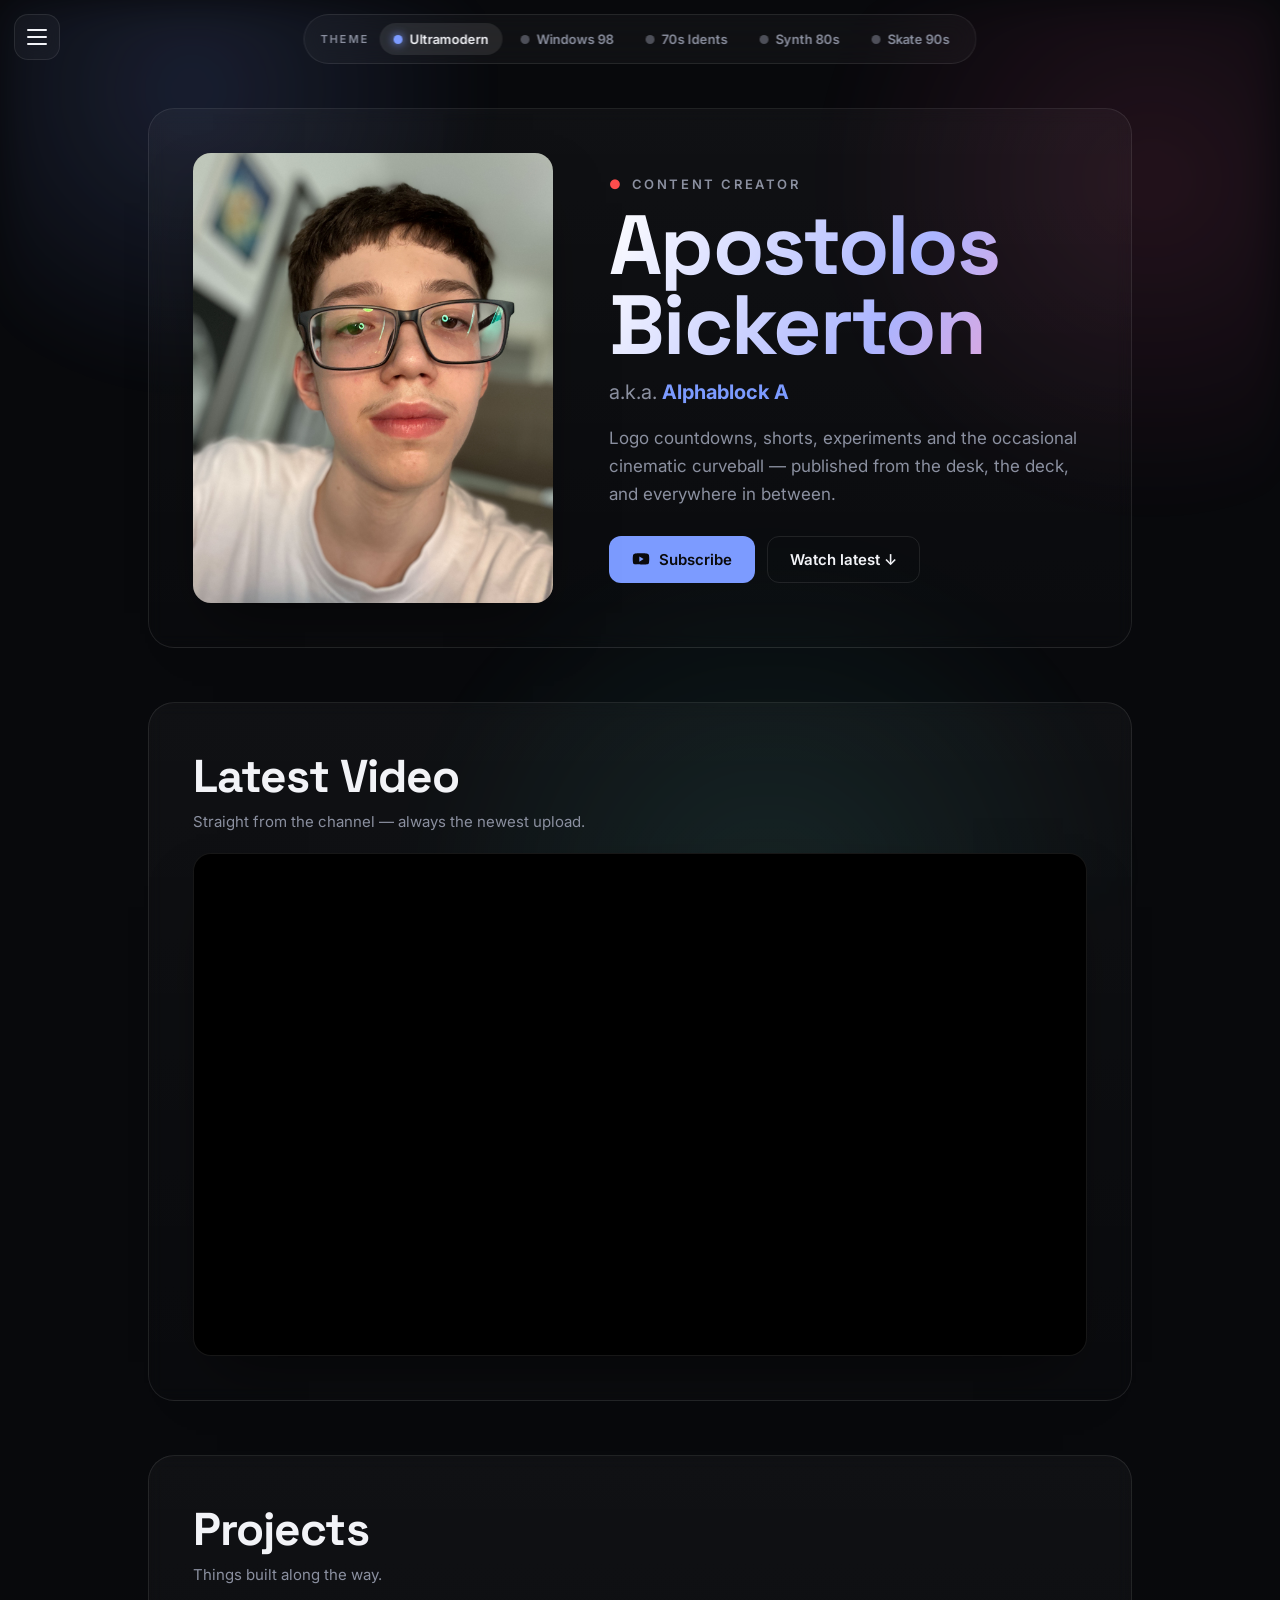
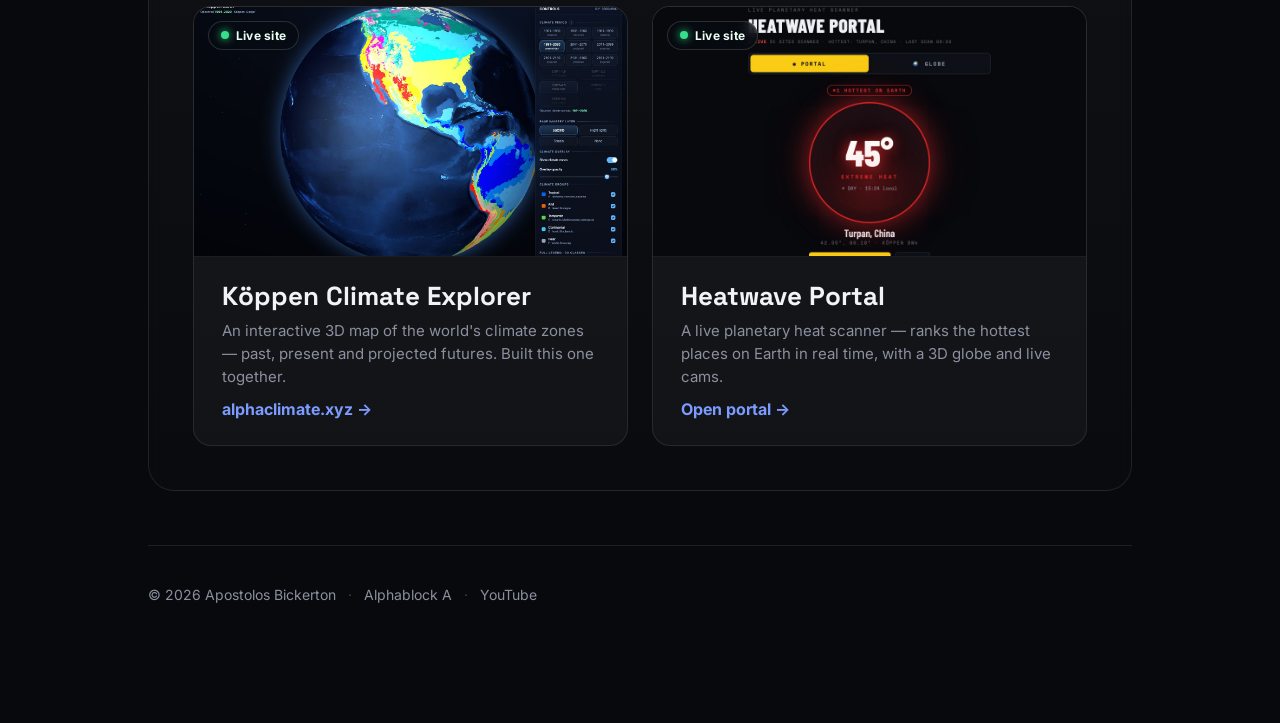
==== index.html @ 888e0996 "Apostolos Bickerton site: 5 themes, latest video, projects (Köppen + Heatwave), burger nav, rotating" ====
<!DOCTYPE html>
<html lang="en" data-theme="ultramodern">
<head>
<meta charset="UTF-8" />
<meta name="viewport" content="width=device-width, initial-scale=1.0, viewport-fit=cover" />
<title>Apostolos Bickerton — Alphablock A</title>
<meta name="description" content="Apostolos Bickerton — content creator, Alphablock A. Logo countdowns, shorts, and more." />
<meta property="og:title" content="Apostolos Bickerton — Alphablock A" />
<meta property="og:description" content="Content creator. Logo countdowns, shorts & experiments." />
<meta property="og:type" content="website" />
<meta property="og:url" content="https://apostolosbickerton.com/" />
<meta property="og:image" content="https://apostolosbickerton.com/og.png" />
<meta property="og:image:width" content="1200" />
<meta property="og:image:height" content="630" />
<meta property="og:image:alt" content="Apostolos Bickerton — Alphablock A, content creator" />
<meta name="twitter:card" content="summary_large_image" />
<meta name="twitter:title" content="Apostolos Bickerton — Alphablock A" />
<meta name="twitter:description" content="Content creator. Logo countdowns, shorts & experiments." />
<meta name="twitter:image" content="https://apostolosbickerton.com/og.png" />
<link rel="preconnect" href="https://fonts.googleapis.com" />
<link rel="preconnect" href="https://fonts.gstatic.com" crossorigin />
<link href="https://fonts.googleapis.com/css2?family=Anton&family=Audiowide&family=Bangers&family=DM+Serif+Display:ital@0;1&family=Inter:wght@300;400;500;600;700;800&family=Orbitron:wght@500;700;900&family=Permanent+Marker&family=Space+Grotesk:wght@400;500;600;700&family=VT323&display=swap" rel="stylesheet" />
<link rel="stylesheet" href="css/base.css" />
<link rel="stylesheet" href="css/themes.css" />
<link rel="icon" href="data:image/svg+xml,%3Csvg xmlns='http://www.w3.org/2000/svg' viewBox='0 0 100 100'%3E%3Crect width='100' height='100' rx='22' fill='%23111'/%3E%3Ctext x='50' y='70' font-size='62' text-anchor='middle' fill='%23fff' font-family='Arial' font-weight='bold'%3EA%3C/text%3E%3C/svg%3E" />
</head>
<body>

<!-- ===== Burger menu ===== -->
<button class="burger" id="burger" aria-label="Open menu" aria-expanded="false" aria-controls="drawer">
  <span></span><span></span><span></span>
</button>

<nav class="drawer" id="drawer" aria-hidden="true">
  <div class="drawer__scrim" id="drawerScrim"></div>
  <div class="drawer__panel" role="menu">
    <div class="drawer__head">
      <span class="drawer__brand">Apostolos&nbsp;B.</span>
      <button class="drawer__close" id="drawerClose" aria-label="Close menu">✕</button>
    </div>
    <a class="drawer__link" role="menuitem" href="#home" data-nav>Home</a>
    <a class="drawer__link" role="menuitem" href="#video" data-nav>Latest Video</a>
    <a class="drawer__link" role="menuitem" href="#projects" data-nav>Projects</a>
    <div class="drawer__sep">Projects</div>
    <a class="drawer__link drawer__link--ext" role="menuitem" href="/heatwave/" target="_blank" rel="noopener">Heatwave Portal <i>↗</i></a>
    <a class="drawer__link drawer__link--ext" role="menuitem" href="https://alphaclimate.xyz" target="_blank" rel="noopener">Köppen Climate Explorer <i>↗</i></a>
    <div class="drawer__sep">Elsewhere</div>
    <a class="drawer__link drawer__link--ext" role="menuitem" href="https://www.youtube.com/@AlphablockATheContentCreator" target="_blank" rel="noopener">YouTube <i>↗</i></a>
  </div>
</nav>

<!-- ===== Per-theme ambient FX layers (CSS shows/hides per theme) ===== -->
<div class="fx fx-grid" aria-hidden="true"></div>
<div class="fx fx-sun" aria-hidden="true"></div>
<div class="fx fx-scanlines" aria-hidden="true"></div>
<div class="fx fx-grain" aria-hidden="true"></div>
<div class="fx fx-vignette" aria-hidden="true"></div>
<div class="fx fx-stickerbomb" aria-hidden="true"></div>
<div class="fx fx-mesh" aria-hidden="true"></div>

<!-- ===== Theme Switcher ===== -->
<div class="switcher" role="group" aria-label="Theme selector">
  <span class="switcher__label">Theme</span>
  <div class="switcher__btns">
    <button class="chip" data-set="ultramodern" aria-pressed="true"><span class="chip__dot"></span>Ultramodern</button>
    <button class="chip" data-set="win98" aria-pressed="false"><span class="chip__dot"></span>Windows 98</button>
    <button class="chip" data-set="seventies" aria-pressed="false"><span class="chip__dot"></span>70s Idents</button>
    <button class="chip" data-set="synth80s" aria-pressed="false"><span class="chip__dot"></span>Synth 80s</button>
    <button class="chip" data-set="skate90s" aria-pressed="false"><span class="chip__dot"></span>Skate 90s</button>
  </div>
</div>

<!-- ===== Windows 98 desktop chrome (only shown in win98 theme) ===== -->
<div class="win98-taskbar" aria-hidden="true">
  <button class="win98-start"><span class="win98-start__logo"></span>Start</button>
  <div class="win98-tasks"><span class="win98-task active">Apostolos.exe</span></div>
  <div class="win98-tray"><span class="win98-clock" id="win98Clock">12:00 PM</span></div>
</div>

<main class="stage">

  <!-- 70s "presented in" pre-title curtain -->
  <div class="ident-card" aria-hidden="true">
    <div class="ident-card__inner">
      <div class="ident-card__star">★</div>
      <div class="ident-card__line1">An Alphablock&nbsp;A Presentation</div>
      <div class="ident-card__line2">In Glorious Widescreen</div>
    </div>
  </div>

  <!-- ===== HERO ===== -->
  <section class="hero panel" id="home">
    <div class="hero__titlebar"><span class="hero__titlebar-name">Apostolos.exe</span><span class="hero__titlebar-ctrls"><i>_</i><i>▢</i><i>✕</i></span></div>
    <div class="hero__grid">
      <figure class="portrait">
        <div class="portrait__frame">
          <img src="assets/apostolos.jpg" alt="Apostolos Bickerton" id="portrait"
               onerror="this.style.display='none';this.parentNode.classList.add('portrait--placeholder')" />
          <div class="portrait__placeholder-art" aria-hidden="true">A</div>
          <div class="portrait__shine" aria-hidden="true"></div>
        </div>
        <figcaption class="portrait__cap">Apostolos B.</figcaption>
      </figure>

      <div class="hero__text">
        <p class="eyebrow"><span class="eyebrow__live">●</span> Content Creator</p>
        <h1 class="name">Apostolos<br/>Bickerton</h1>
        <p class="alias">a.k.a. <strong>Alphablock&nbsp;A</strong></p>
        <p class="bio">Logo countdowns, shorts, experiments and the occasional cinematic curveball — published from the desk, the deck, and everywhere in between.</p>
        <div class="cta">
          <a class="btn btn--primary" href="https://www.youtube.com/@AlphablockATheContentCreator" target="_blank" rel="noopener">
            <svg viewBox="0 0 24 24" width="18" height="18" aria-hidden="true"><path fill="currentColor" d="M23 12s0-3.5-.45-5.18a2.78 2.78 0 0 0-1.95-1.96C18.88 4.4 12 4.4 12 4.4s-6.88 0-8.6.46A2.78 2.78 0 0 0 1.45 6.82C1 8.5 1 12 1 12s0 3.5.45 5.18a2.78 2.78 0 0 0 1.95 1.96c1.72.46 8.6.46 8.6.46s6.88 0 8.6-.46a2.78 2.78 0 0 0 1.95-1.96C23 15.5 23 12 23 12ZM9.75 15.5v-7L15.5 12l-5.75 3.5Z"/></svg>
            Subscribe
          </a>
          <a class="btn btn--ghost" href="#video">Watch latest ↓</a>
        </div>
      </div>
    </div>
  </section>

  <!-- ===== LATEST VIDEO ===== -->
  <section class="video panel" id="video">
    <div class="hero__titlebar"><span class="hero__titlebar-name">Media Player — Now Playing</span><span class="hero__titlebar-ctrls"><i>_</i><i>▢</i><i>✕</i></span></div>
    <div class="section-head">
      <h2 class="sec-title">Latest Video</h2>
      <span class="sec-sub">Straight from the channel — always the newest upload.</span>
    </div>
    <div class="video-wrap">
      <iframe
        id="ytFrame"
        src="https://www.youtube-nocookie.com/embed/videoseries?list=UUYhvfZTR8hAnhDhnd7vOpLA&rel=0"
        title="Latest video by Alphablock A"
        frameborder="0"
        allow="accelerometer; autoplay; clipboard-write; encrypted-media; gyroscope; picture-in-picture; web-share"
        referrerpolicy="strict-origin-when-cross-origin"
        allowfullscreen></iframe>
    </div>
  </section>

  <!-- ===== PROJECTS ===== -->
  <section class="projects panel" id="projects">
    <div class="hero__titlebar"><span class="hero__titlebar-name">Projects</span><span class="hero__titlebar-ctrls"><i>_</i><i>▢</i><i>✕</i></span></div>
    <div class="section-head">
      <h2 class="sec-title">Projects</h2>
      <span class="sec-sub">Things built along the way.</span>
    </div>
    <div class="projects__grid">
      <a class="project-card" href="https://alphaclimate.xyz" target="_blank" rel="noopener">
        <div class="project-card__thumb">
          <img src="assets/koppen-preview.jpg" alt="Köppen Climate Explorer — interactive 3D globe of the world's climate zones" loading="lazy" />
          <span class="project-card__badge"><span class="project-card__badge-dot"></span>Live site</span>
        </div>
        <div class="project-card__body">
          <h3 class="project-card__title">Köppen Climate Explorer</h3>
          <p class="project-card__desc">An interactive 3D map of the world's climate zones — past, present and projected futures. Built this one together.</p>
          <span class="project-card__link">alphaclimate.xyz →</span>
        </div>
      </a>
      <a class="project-card project-card--heatwave" href="/heatwave/" target="_blank" rel="noopener">
        <div class="project-card__thumb">
          <img src="assets/heatwave-preview.jpg" alt="Heatwave Portal — live planetary heat scanner ranking the hottest places on Earth" loading="lazy" />
          <span class="project-card__badge"><span class="project-card__badge-dot"></span>Live site</span>
        </div>
        <div class="project-card__body">
          <h3 class="project-card__title">Heatwave Portal</h3>
          <p class="project-card__desc">A live planetary heat scanner — ranks the hottest places on Earth in real time, with a 3D globe and live cams.</p>
          <span class="project-card__link">Open portal →</span>
        </div>
      </a>
    </div>
  </section>

  <footer class="site-footer">
    <span>© <span id="year">2026</span> Apostolos Bickerton</span>
    <span class="site-footer__sep">·</span>
    <span>Alphablock A</span>
    <span class="site-footer__sep">·</span>
    <a href="https://www.youtube.com/@AlphablockATheContentCreator" target="_blank" rel="noopener">YouTube</a>
  </footer>
</main>

<script src="js/app.js"></script>
</body>
</html>
---- css/base.css ----
/* =========================================================
   BASE — shared structure. Themes.css repaints everything.
   Tokens (--bg, --fg, --accent, fonts...) are set per theme.
   ========================================================= */
*,*::before,*::after{box-sizing:border-box}
html,body{margin:0;padding:0}
html{-webkit-text-size-adjust:100%;scroll-behavior:smooth}
img{max-width:100%;display:block}
a{color:inherit;text-decoration:none}
button{font:inherit;cursor:pointer;border:none;background:none;color:inherit}

:root{
  --maxw: 1080px;
  --gap: clamp(20px, 4vw, 48px);
  --radius: 18px;
  /* defaults; themes override */
  --bg:#0a0a0c; --fg:#f4f4f6; --muted:#9aa0aa; --accent:#6c8cff;
  --panel-bg:rgba(255,255,255,.03); --panel-bd:rgba(255,255,255,.09);
  --font-body:'Inter',system-ui,sans-serif; --font-head:'Space Grotesk',sans-serif;
  --title-bar-display:none;
}

body{
  font-family:var(--font-body);
  background:var(--bg); color:var(--fg);
  min-height:100vh; min-height:100dvh;
  overflow-x:hidden;
  transition:background .5s ease, color .5s ease;
  -webkit-font-smoothing:antialiased;
}

/* ---------- Stage / layout ---------- */
.stage{
  max-width:var(--maxw);
  margin:0 auto;
  padding: clamp(88px, 12vh, 140px) var(--gap) 120px;
  position:relative; z-index:2;
}
.panel{ margin-bottom: clamp(28px, 6vh, 64px); position:relative; }

/* ---------- Theme switcher ---------- */
.switcher{
  position:fixed; top:14px; left:50%; transform:translateX(-50%);
  z-index:50; display:flex; align-items:center; gap:10px;
  padding:8px 12px; border-radius:999px;
  background:var(--panel-bg); backdrop-filter:blur(14px);
  border:1px solid var(--panel-bd);
  max-width:calc(100vw - 20px);
  transition:all .4s ease;
}
.switcher__label{font-size:11px;letter-spacing:.18em;text-transform:uppercase;color:var(--muted);font-weight:600;padding-left:4px}
.switcher__btns{display:flex;gap:4px;overflow-x:auto;scrollbar-width:none}
.switcher__btns::-webkit-scrollbar{display:none}
.chip{
  display:inline-flex;align-items:center;gap:7px;white-space:nowrap;
  padding:7px 13px;border-radius:999px;font-size:13px;font-weight:600;
  color:var(--muted);transition:all .2s ease;border:1px solid transparent;
}
.chip__dot{width:9px;height:9px;border-radius:50%;background:currentColor;opacity:.5;transition:all .2s}
.chip:hover{color:var(--fg)}
.chip[aria-pressed="true"]{color:var(--fg);background:var(--panel-bd)}
.chip[aria-pressed="true"] .chip__dot{opacity:1;background:var(--accent);box-shadow:0 0 10px var(--accent)}

/* ---------- Burger menu ---------- */
.burger{
  position:fixed;top:14px;left:14px;z-index:60;
  width:46px;height:46px;border-radius:14px;
  display:flex;flex-direction:column;align-items:center;justify-content:center;gap:5px;
  background:var(--panel-bg);border:1px solid var(--panel-bd);backdrop-filter:blur(14px);
  transition:all .3s ease;
}
.burger span{display:block;width:20px;height:2px;border-radius:2px;background:var(--fg);transition:transform .3s ease,opacity .2s ease}
.burger:hover{border-color:var(--accent)}
/* While the drawer is open, hide the burger — the drawer has its own close ✕ */
body.menu-open .burger{opacity:0;pointer-events:none;transform:scale(.85);transition:opacity .2s ease,transform .2s ease}

.drawer{position:fixed;inset:0;z-index:59;visibility:hidden;pointer-events:none}
.drawer__scrim{position:absolute;inset:0;background:rgba(3,5,9,.55);opacity:0;transition:opacity .3s ease;backdrop-filter:blur(2px)}
.drawer__panel{
  position:absolute;top:0;left:0;bottom:0;width:min(84vw,320px);
  background:var(--bg);border-right:1px solid var(--panel-bd);
  box-shadow:30px 0 60px -20px rgba(0,0,0,.6);
  padding:18px 16px;display:flex;flex-direction:column;gap:2px;
  transform:translateX(-104%);transition:transform .34s cubic-bezier(.4,0,.2,1);
  overflow-y:auto;
}
body.menu-open .drawer{visibility:visible;pointer-events:auto}
body.menu-open .drawer__scrim{opacity:1}
body.menu-open .drawer__panel{transform:none}
.drawer__head{display:flex;align-items:center;justify-content:space-between;margin:2px 4px 14px}
.drawer__brand{font-family:var(--font-head);font-weight:700;font-size:18px;color:var(--fg)}
.drawer__close{width:34px;height:34px;border-radius:10px;font-size:16px;color:var(--muted);border:1px solid var(--panel-bd);background:var(--panel-bg)}
.drawer__close:hover{color:var(--fg)}
.drawer__link{
  display:flex;align-items:center;justify-content:space-between;
  padding:13px 14px;border-radius:12px;font-weight:600;font-size:16px;color:var(--fg);
  transition:background .18s ease,color .18s ease;
}
.drawer__link:hover{background:var(--panel-bg);color:var(--accent)}
.drawer__link i{font-style:normal;color:var(--muted);font-size:14px}
.drawer__link--ext{font-size:15px;color:var(--muted)}
.drawer__link--ext:hover{color:var(--accent)}
.drawer__sep{font-size:10px;letter-spacing:.22em;text-transform:uppercase;color:var(--muted);opacity:.7;margin:14px 14px 4px;font-weight:700}

/* ---------- Hero ---------- */
.hero__grid{
  display:grid;grid-template-columns:minmax(0,360px) 1fr;gap:clamp(24px,5vw,56px);
  align-items:center;
}
.portrait{margin:0;position:relative}
.portrait__frame{
  position:relative;aspect-ratio:4/5;border-radius:var(--radius);overflow:hidden;
  background:linear-gradient(160deg,#222,#111);
  box-shadow:0 30px 60px -20px rgba(0,0,0,.6);
}
.portrait__frame img{width:100%;height:100%;object-fit:cover}
.portrait__placeholder-art{display:none}
.portrait--placeholder .portrait__placeholder-art{
  display:flex;align-items:center;justify-content:center;
  position:absolute;inset:0;font-size:140px;font-weight:800;font-family:var(--font-head);
  color:var(--accent);background:linear-gradient(160deg,#1a1a22,#0c0c10);opacity:.9;
}
.portrait__shine{position:absolute;inset:0;background:linear-gradient(120deg,transparent 40%,rgba(255,255,255,.14) 50%,transparent 60%);transform:translateX(-100%);pointer-events:none}
.portrait:hover .portrait__shine{transform:translateX(100%);transition:transform 1.1s ease}
.portrait__cap{display:none}

.eyebrow{display:inline-flex;align-items:center;gap:8px;font-size:13px;letter-spacing:.2em;text-transform:uppercase;color:var(--muted);font-weight:600;margin:0 0 14px}
.eyebrow__live{color:#ff4d4d;animation:pulse 1.8s infinite}
@keyframes pulse{0%,100%{opacity:1}50%{opacity:.25}}
.name{font-family:var(--font-head);font-weight:800;line-height:.95;margin:0;font-size:clamp(44px,9vw,84px);letter-spacing:-.02em}
.alias{margin:14px 0 0;font-size:clamp(16px,2.4vw,20px);color:var(--muted)}
.alias strong{color:var(--accent)}
.bio{margin:20px 0 28px;max-width:46ch;line-height:1.65;color:var(--muted);font-size:clamp(15px,1.8vw,17px)}
.cta{display:flex;gap:12px;flex-wrap:wrap}
.btn{display:inline-flex;align-items:center;gap:9px;padding:13px 22px;border-radius:12px;font-weight:600;font-size:15px;transition:all .2s ease;border:1px solid transparent}
.btn--primary{background:var(--accent);color:#0a0a0c}
.btn--primary:hover{transform:translateY(-2px);filter:brightness(1.08)}
.btn--ghost{border-color:var(--panel-bd);color:var(--fg)}
.btn--ghost:hover{background:var(--panel-bg)}

/* ---------- Section heads ---------- */
.section-head{margin-bottom:22px}
.sec-title{font-family:var(--font-head);font-weight:800;font-size:clamp(28px,5vw,46px);margin:0 0 6px;letter-spacing:-.02em}
.sec-sub{color:var(--muted);font-size:15px}

/* ---------- Video ---------- */
.video-wrap{position:relative;aspect-ratio:16/9;border-radius:var(--radius);overflow:hidden;background:#000;border:1px solid var(--panel-bd);box-shadow:0 30px 60px -24px rgba(0,0,0,.6)}
.video-wrap iframe{position:absolute;inset:0;width:100%;height:100%;border:0}

/* ---------- Projects grid ---------- */
.projects__grid{display:grid;grid-template-columns:repeat(2,minmax(0,1fr));gap:clamp(16px,2.4vw,24px)}

/* ---------- Project card ---------- */
.project-card{display:flex;flex-direction:column;align-items:stretch;padding:0;border-radius:var(--radius);background:var(--panel-bg);border:1px solid var(--panel-bd);overflow:hidden;transition:all .25s ease}
.project-card:hover{transform:translateY(-4px);border-color:var(--accent)}
.project-card__thumb{position:relative;width:100%;height:clamp(180px,26vw,250px);overflow:hidden;border-bottom:1px solid var(--panel-bd);background:#05070d}
.project-card__thumb img{width:100%;height:100%;object-fit:cover;object-position:38% 42%;transition:transform .5s ease}
.project-card--heatwave .project-card__thumb img{object-position:50% 40%}
.project-card:hover .project-card__thumb img{transform:scale(1.04)}
.project-card__badge{position:absolute;top:14px;left:14px;display:inline-flex;align-items:center;gap:7px;padding:6px 12px;border-radius:999px;font-size:12px;font-weight:700;letter-spacing:.02em;color:#eafff2;background:rgba(8,12,18,.72);border:1px solid rgba(255,255,255,.14);backdrop-filter:blur(6px)}
.project-card__badge-dot{width:8px;height:8px;border-radius:50%;background:#36e08a;box-shadow:0 0 8px #36e08a;animation:pulse 1.8s infinite}
.project-card__body{padding:22px clamp(20px,3vw,28px) 26px}
.project-card__title{font-family:var(--font-head);margin:0 0 6px;font-size:clamp(20px,3vw,26px);font-weight:700}
.project-card__desc{margin:0 0 10px;color:var(--muted);line-height:1.55;font-size:15px}
.project-card__link{font-weight:700;color:var(--accent)}

/* ---------- Footer ---------- */
.site-footer{display:flex;align-items:center;gap:12px;flex-wrap:wrap;color:var(--muted);font-size:14px;padding-top:40px;border-top:1px solid var(--panel-bd);margin-top:20px}
.site-footer a:hover{color:var(--accent)}
.site-footer__sep{opacity:.4}

/* ---------- Title bars (win98 only by default hidden) ---------- */
.hero__titlebar{display:var(--title-bar-display);align-items:center;justify-content:space-between}

/* ---------- Decorative FX layers: all off by default ---------- */
.fx{position:fixed;inset:0;pointer-events:none;z-index:1;display:none}

/* ---------- win98 chrome off by default ---------- */
.win98-taskbar{display:none}
.ident-card{display:none}

/* ---------- Reveal on load ---------- */
.panel{opacity:0;transform:translateY(24px);animation:rise .7s ease forwards}
.panel:nth-child(2){animation-delay:.05s}
.panel:nth-child(3){animation-delay:.15s}
.panel:nth-child(4){animation-delay:.25s}
@keyframes rise{to{opacity:1;transform:none}}
@media (prefers-reduced-motion:reduce){.panel{animation:none;opacity:1;transform:none}}

/* ---------- Responsive ---------- */
@media (max-width:760px){
  .hero__grid{grid-template-columns:1fr;gap:28px}
  .portrait{max-width:300px;margin:0 auto}
  .switcher{flex-direction:column;gap:6px;border-radius:18px;padding:8px;top:10px;
    left:auto;right:10px;transform:none;max-width:calc(100vw - 78px)}
  .switcher__label{display:none}
  .projects__grid{grid-template-columns:1fr}
  .stage{padding-top:120px}
}
---- css/themes.css ----
/* =========================================================
   THEMES — each repaints tokens + adds bespoke chrome/FX.
   ========================================================= */

/* =========================================================
   1) ULTRAMODERN — refined dark, glass, gradient mesh
   ========================================================= */
[data-theme="ultramodern"]{
  --bg:#08090c; --fg:#f2f3f7; --muted:#8b90a0; --accent:#7c9bff;
  --panel-bg:rgba(255,255,255,.035); --panel-bd:rgba(255,255,255,.09);
  --font-body:'Inter',system-ui,sans-serif; --font-head:'Space Grotesk',sans-serif;
}
[data-theme="ultramodern"] .panel{
  background:linear-gradient(180deg,rgba(255,255,255,.035),rgba(255,255,255,.01));
  border:1px solid var(--panel-bd);border-radius:26px;
  padding:clamp(24px,4vw,44px);backdrop-filter:blur(8px);
}
[data-theme="ultramodern"] .fx-mesh{
  display:block;opacity:.7;
  background:
    radial-gradient(40vw 40vw at 15% 10%, rgba(124,155,255,.22), transparent 60%),
    radial-gradient(45vw 45vw at 90% 20%, rgba(255,90,160,.16), transparent 60%),
    radial-gradient(50vw 50vw at 60% 100%, rgba(80,220,200,.15), transparent 60%);
  filter:blur(20px);animation:meshFloat 18s ease-in-out infinite alternate;
}
@keyframes meshFloat{to{transform:translateY(-4%) scale(1.05)}}
[data-theme="ultramodern"] .name{background:linear-gradient(120deg,#fff,#aab4ff 60%,#ff9ecb);-webkit-background-clip:text;background-clip:text;color:transparent}

/* =========================================================
   2) WINDOWS 98
   ========================================================= */
[data-theme="win98"]{
  --bg:#008080; --fg:#000; --muted:#3a3a3a; --accent:#000080;
  --panel-bg:#c0c0c0; --panel-bd:#808080;
  --font-body:Tahoma,'MS Sans Serif',Geneva,sans-serif; --font-head:Tahoma,Geneva,sans-serif;
  --title-bar-display:flex;
}
[data-theme="win98"] body,body:has(>*){}
[data-theme="win98"] .stage{padding-top:96px;padding-bottom:80px}
[data-theme="win98"] .panel{
  background:#c0c0c0;border-radius:0;padding:0 0 16px;
  border-top:2px solid #fff;border-left:2px solid #fff;
  border-right:2px solid #404040;border-bottom:2px solid #404040;
  box-shadow:inset -1px -1px #808080, inset 1px 1px #dfdfdf, 3px 3px 0 rgba(0,0,0,.25);
  animation:none;opacity:1;transform:none;
}
[data-theme="win98"] .hero__titlebar{
  background:linear-gradient(90deg,#000080,#1084d0);color:#fff;
  padding:4px 5px;margin-bottom:14px;font-weight:700;font-size:13px;
}
[data-theme="win98"] .hero__titlebar-ctrls{display:flex;gap:3px}
[data-theme="win98"] .hero__titlebar-ctrls i{
  width:18px;height:16px;display:grid;place-items:center;font-style:normal;font-size:11px;color:#000;
  background:#c0c0c0;border-top:1px solid #fff;border-left:1px solid #fff;border-right:1px solid #404040;border-bottom:1px solid #404040;
}
[data-theme="win98"] .hero__grid,
[data-theme="win98"] .section-head,
[data-theme="win98"] .video-wrap,
[data-theme="win98"] .project-card,
[data-theme="win98"] .cta,
[data-theme="win98"] .hero__text,
[data-theme="win98"] .site-footer{padding-left:16px;padding-right:16px}
[data-theme="win98"] .name{font-family:Tahoma,sans-serif;font-weight:700;letter-spacing:0;color:#000080;font-size:clamp(38px,7vw,64px);line-height:1}
[data-theme="win98"] .eyebrow__live{color:#008000}
[data-theme="win98"] .portrait__frame{border-radius:0;border-top:2px solid #404040;border-left:2px solid #404040;border-right:2px solid #fff;border-bottom:2px solid #fff;box-shadow:inset 1px 1px #000}
[data-theme="win98"] .portrait__cap{display:block;text-align:center;background:#fff;border:1px solid #808080;margin-top:6px;padding:3px;font-size:12px}
[data-theme="win98"] .btn{border-radius:0;background:#c0c0c0;color:#000;font-weight:400;padding:8px 16px;
  border-top:2px solid #fff;border-left:2px solid #fff;border-right:2px solid #404040;border-bottom:2px solid #404040}
[data-theme="win98"] .btn:hover{transform:none;filter:none}
[data-theme="win98"] .btn:active{border-top:2px solid #404040;border-left:2px solid #404040;border-right:2px solid #fff;border-bottom:2px solid #fff}
[data-theme="win98"] .btn--primary{background:#c0c0c0;color:#000}
[data-theme="win98"] .sec-title{color:#000080;font-family:Tahoma}
[data-theme="win98"] .video-wrap,[data-theme="win98"] .portrait__frame{border-radius:0}
[data-theme="win98"] .video-wrap{border:2px inset #fff;box-shadow:inset 1px 1px #000}
[data-theme="win98"] .project-card{background:#fff;border:2px inset #c0c0c0;border-radius:0}
[data-theme="win98"] .project-card:hover{transform:none;border-color:#808080}
[data-theme="win98"] .project-card__link,[data-theme="win98"] .alias strong{color:#000080;text-decoration:underline}
[data-theme="win98"] .site-footer{border-top:1px solid #808080}
/* switcher as a beige toolbar */
[data-theme="win98"] .switcher{background:#c0c0c0;border-radius:0;backdrop-filter:none;
  border-top:2px solid #fff;border-left:2px solid #fff;border-right:2px solid #404040;border-bottom:2px solid #404040}
[data-theme="win98"] .switcher__label{color:#000}
[data-theme="win98"] .chip{border-radius:0;background:#c0c0c0;color:#000;
  border-top:2px solid #fff;border-left:2px solid #fff;border-right:2px solid #404040;border-bottom:2px solid #404040}
[data-theme="win98"] .chip[aria-pressed="true"]{
  border-top:2px solid #404040;border-left:2px solid #404040;border-right:2px solid #fff;border-bottom:2px solid #fff;
  background:#b0b0b0}
[data-theme="win98"] .chip__dot{display:none}
/* taskbar */
[data-theme="win98"] .win98-taskbar{
  display:flex;position:fixed;left:0;right:0;bottom:0;height:34px;z-index:60;align-items:center;gap:6px;padding:3px 4px;
  background:#c0c0c0;border-top:2px solid #fff}
[data-theme="win98"] .win98-start{display:flex;align-items:center;gap:6px;font-weight:700;padding:3px 10px;
  border-top:2px solid #fff;border-left:2px solid #fff;border-right:2px solid #404040;border-bottom:2px solid #404040}
[data-theme="win98"] .win98-start__logo{width:16px;height:14px;background:
  linear-gradient(135deg,#ff3b3b 50%,transparent 50%) 0 0/8px 7px no-repeat,
  linear-gradient(135deg,#33cc33 50%,transparent 50%) 8px 0/8px 7px no-repeat,
  linear-gradient(135deg,#3b7bff 50%,transparent 50%) 0 7px/8px 7px no-repeat,
  linear-gradient(135deg,#ffcc00 50%,transparent 50%) 8px 7px/8px 7px no-repeat;transform:skewX(-8deg)}
[data-theme="win98"] .win98-tasks{flex:1}
[data-theme="win98"] .win98-task{display:inline-block;padding:4px 12px;font-size:12px;
  border-top:2px solid #404040;border-left:2px solid #404040;border-right:2px solid #fff;border-bottom:2px solid #fff;background:#b8b8b8}
[data-theme="win98"] .win98-tray{padding:3px 8px;font-size:12px;border:1px inset #c0c0c0;box-shadow:inset 1px 1px #808080}

/* =========================================================
   3) 70s MOVIE IDENTS — warm celluloid, grain, vignette
   ========================================================= */
[data-theme="seventies"]{
  --bg:#15100c; --fg:#f7e9d0; --muted:#c9a878; --accent:#ff9e3d;
  --panel-bg:rgba(255,180,90,.05); --panel-bd:rgba(255,180,90,.22);
  --font-body:'DM Serif Display',Georgia,serif; --font-head:'Anton',Impact,sans-serif;
}
[data-theme="seventies"] body{
  background:
    radial-gradient(120% 90% at 50% 0%, #3a2410 0%, #15100c 55%, #0c0805 100%);
}
[data-theme="seventies"] .fx-grain{display:block;opacity:.10;background-image:url("data:image/svg+xml,%3Csvg xmlns='http://www.w3.org/2000/svg' width='160' height='160'%3E%3Cfilter id='n'%3E%3CfeTurbulence type='fractalNoise' baseFrequency='.9' numOctaves='2'/%3E%3C/filter%3E%3Crect width='100%25' height='100%25' filter='url(%23n)'/%3E%3C/svg%3E");animation:grain .5s steps(3) infinite}
@keyframes grain{0%{transform:translate(0,0)}33%{transform:translate(-4%,2%)}66%{transform:translate(3%,-3%)}100%{transform:translate(0,0)}}
[data-theme="seventies"] .fx-vignette{display:block;background:radial-gradient(120% 120% at 50% 45%,transparent 55%,rgba(0,0,0,.7) 100%)}
[data-theme="seventies"] .name{font-family:'Anton',Impact,sans-serif;text-transform:uppercase;letter-spacing:.01em;
  color:#ffb347;text-shadow:0 0 22px rgba(255,140,40,.5),3px 3px 0 #6e2f00;font-weight:400;line-height:.92}
[data-theme="seventies"] .alias strong{font-family:'Anton',sans-serif;color:#ffd089;letter-spacing:.03em}
[data-theme="seventies"] .sec-title{font-family:'Anton',sans-serif;text-transform:uppercase;color:#ffb347;letter-spacing:.02em;text-shadow:2px 2px 0 #6e2f00}
[data-theme="seventies"] .eyebrow{font-family:'DM Serif Display',serif;letter-spacing:.35em;color:#ffcb8a}
[data-theme="seventies"] .panel{border:1px solid var(--panel-bd);border-radius:6px;padding:clamp(22px,4vw,40px);
  background:linear-gradient(180deg,rgba(60,36,16,.45),rgba(20,12,8,.35))}
[data-theme="seventies"] .portrait__frame{border:7px solid #1a1208;border-radius:4px;
  box-shadow:0 0 0 3px #ffb347,0 24px 50px -16px rgba(0,0,0,.8);filter:sepia(.25) contrast(1.05)}
[data-theme="seventies"] .portrait__frame::after{content:"";position:absolute;inset:0;background:
  repeating-linear-gradient(90deg,transparent 0 14px,rgba(0,0,0,.18) 14px 16px);pointer-events:none;opacity:.5}
[data-theme="seventies"] .btn--primary{background:linear-gradient(180deg,#ffb347,#ff7a18);color:#2a1500;font-family:'Anton',sans-serif;letter-spacing:.05em;text-transform:uppercase;border-radius:4px}
[data-theme="seventies"] .btn--ghost{border-color:#ffb347;color:#ffcb8a;border-radius:4px}
[data-theme="seventies"] .project-card{background:linear-gradient(180deg,rgba(60,36,16,.5),rgba(20,12,8,.4))}
[data-theme="seventies"] .switcher{background:rgba(30,18,8,.7);border-color:#ffb347}
[data-theme="seventies"] .switcher__label,[data-theme="seventies"] .chip{color:#ffcb8a}
[data-theme="seventies"] .chip[aria-pressed="true"]{background:rgba(255,160,60,.18)}
/* the pre-title ident card animates in */
[data-theme="seventies"] .ident-card{display:flex;position:fixed;inset:0;z-index:70;align-items:center;justify-content:center;
  background:radial-gradient(circle at 50% 50%,#3a2410,#0a0604);animation:identOut 3.2s ease forwards}
[data-theme="seventies"] .ident-card__inner{text-align:center;color:#ffd089;animation:identIn 1s ease}
[data-theme="seventies"] .ident-card__star{font-size:64px;color:#ffb347;text-shadow:0 0 30px #ff8c28;animation:spin 4s linear infinite}
[data-theme="seventies"] .ident-card__line1{font-family:'Anton',sans-serif;font-size:clamp(26px,5vw,46px);text-transform:uppercase;letter-spacing:.04em;margin-top:14px}
[data-theme="seventies"] .ident-card__line2{font-family:'DM Serif Display',serif;font-style:italic;font-size:clamp(15px,2.5vw,22px);color:#c9a878;margin-top:6px;letter-spacing:.2em}
@keyframes spin{to{transform:rotate(360deg)}}
@keyframes identIn{from{opacity:0;transform:scale(.85)}to{opacity:1;transform:none}}
@keyframes identOut{0%,72%{opacity:1;pointer-events:auto}100%{opacity:0;pointer-events:none;visibility:hidden}}

/* =========================================================
   4) SYNTH 80s — outrun neon, grid, chrome, scanlines
   ========================================================= */
[data-theme="synth80s"]{
  --bg:#0a0118; --fg:#f7e9ff; --muted:#b98fd6; --accent:#ff2bd6;
  --panel-bg:rgba(120,40,200,.10); --panel-bd:rgba(255,80,220,.35);
  --font-body:'Orbitron',sans-serif; --font-head:'Audiowide',sans-serif;
}
[data-theme="synth80s"] body{background:linear-gradient(180deg,#1a0533 0%,#2b0a44 30%,#0a0118 75%)}
[data-theme="synth80s"] .fx-sun{display:block;height:46vh;top:auto;bottom:0;background:
  radial-gradient(60vw 46vh at 50% 100%, #ff8a3d 0%, #ff2bd6 40%, transparent 72%);opacity:.6;filter:blur(2px)}
[data-theme="synth80s"] .fx-grid{display:block;top:auto;bottom:0;height:50vh;
  background-image:linear-gradient(rgba(0,240,255,.5) 1px,transparent 1px),linear-gradient(90deg,rgba(255,43,214,.5) 1px,transparent 1px);
  background-size:44px 44px;transform-origin:bottom;transform:perspective(40vh) rotateX(72deg);
  animation:gridrun 1.4s linear infinite;mask-image:linear-gradient(transparent,#000 30%)}
@keyframes gridrun{to{background-position:0 44px}}
[data-theme="synth80s"] .fx-scanlines{display:block;background:repeating-linear-gradient(rgba(0,0,0,.16) 0 1px,transparent 1px 3px);opacity:.5;mix-blend-mode:overlay}
[data-theme="synth80s"] .name{font-family:'Audiowide',sans-serif;letter-spacing:.02em;
  background:linear-gradient(180deg,#fff 0%,#ffe1fb 35%,#ff2bd6 55%,#7a2bff 100%);-webkit-background-clip:text;background-clip:text;color:transparent;
  text-shadow:0 0 1px #fff;filter:drop-shadow(0 2px 16px rgba(255,43,214,.6))}
[data-theme="synth80s"] .sec-title{font-family:'Audiowide',sans-serif;color:#2af6ff;text-shadow:0 0 14px #2af6ff,0 0 4px #fff}
[data-theme="synth80s"] .eyebrow{color:#2af6ff;letter-spacing:.3em}
[data-theme="synth80s"] .alias strong{color:#2af6ff;text-shadow:0 0 12px #2af6ff}
[data-theme="synth80s"] .panel{border:1px solid var(--panel-bd);border-radius:14px;padding:clamp(22px,4vw,42px);
  background:linear-gradient(180deg,rgba(60,12,90,.4),rgba(20,4,40,.5));
  box-shadow:0 0 30px rgba(255,43,214,.18),inset 0 0 30px rgba(120,40,200,.12)}
[data-theme="synth80s"] .portrait__frame{border:2px solid #ff2bd6;border-radius:12px;
  box-shadow:0 0 24px #ff2bd6,0 0 50px rgba(42,246,255,.4);filter:saturate(1.15) contrast(1.05)}
[data-theme="synth80s"] .btn--primary{background:linear-gradient(90deg,#ff2bd6,#7a2bff);color:#fff;border-radius:10px;
  box-shadow:0 0 18px rgba(255,43,214,.6);font-family:'Orbitron',sans-serif;font-weight:700;letter-spacing:.04em}
[data-theme="synth80s"] .btn--ghost{border-color:#2af6ff;color:#2af6ff;box-shadow:0 0 14px rgba(42,246,255,.4) inset;border-radius:10px}
[data-theme="synth80s"] .video-wrap{border-color:#2af6ff;box-shadow:0 0 26px rgba(42,246,255,.45)}
[data-theme="synth80s"] .project-card{background:linear-gradient(180deg,rgba(60,12,90,.5),rgba(20,4,40,.5))}
[data-theme="synth80s"] .project-card:hover{border-color:#2af6ff;box-shadow:0 0 26px rgba(42,246,255,.4)}
[data-theme="synth80s"] .switcher{background:rgba(30,6,55,.7);border-color:#ff2bd6;box-shadow:0 0 20px rgba(255,43,214,.4)}
[data-theme="synth80s"] .chip{color:#b98fd6;font-family:'Orbitron',sans-serif;font-size:11px}
[data-theme="synth80s"] .chip[aria-pressed="true"]{color:#fff;background:rgba(255,43,214,.25)}

/* =========================================================
   5) SKATE 90s — zine, halftone, sticker bomb, marker
   ========================================================= */
[data-theme="skate90s"]{
  --bg:#f2ec3d; --fg:#0d0d0d; --muted:#3a3a2a; --accent:#ff2e63;
  --panel-bg:#fff; --panel-bd:#0d0d0d;
  --font-body:'Space Grotesk',sans-serif; --font-head:'Bangers',cursive;
}
[data-theme="skate90s"] body{background:#f2ec3d;
  background-image:radial-gradient(#0d0d0d 1.4px,transparent 1.6px);background-size:18px 18px}
[data-theme="skate90s"] .fx-stickerbomb{display:block;opacity:.16;background-image:
  radial-gradient(circle at 12% 20%, #ff2e63 0 14px, transparent 15px),
  radial-gradient(circle at 82% 14%, #2ec4ff 0 18px, transparent 19px),
  radial-gradient(circle at 68% 78%, #1be37a 0 16px, transparent 17px),
  radial-gradient(circle at 28% 86%, #9b2eff 0 12px, transparent 13px),
  radial-gradient(circle at 92% 60%, #ff8c1a 0 15px, transparent 16px)}
[data-theme="skate90s"] .name{font-family:'Bangers',cursive;font-weight:400;letter-spacing:.02em;line-height:.9;
  color:#ff2e63;-webkit-text-stroke:3px #0d0d0d;text-shadow:6px 6px 0 #2ec4ff;transform:rotate(-3deg);font-size:clamp(54px,11vw,104px)}
[data-theme="skate90s"] .sec-title{font-family:'Bangers',cursive;font-weight:400;color:#0d0d0d;-webkit-text-stroke:1.5px #0d0d0d;
  background:#ff2e63;color:#fff;display:inline-block;padding:4px 16px;transform:rotate(-1.5deg);box-shadow:5px 5px 0 #0d0d0d;letter-spacing:.04em}
[data-theme="skate90s"] .eyebrow{font-family:'Permanent Marker',cursive;color:#9b2eff;letter-spacing:.05em;font-size:15px}
[data-theme="skate90s"] .alias strong{font-family:'Permanent Marker',cursive;color:#ff2e63}
[data-theme="skate90s"] .bio{color:#1a1a1a;font-weight:500}
[data-theme="skate90s"] .panel{background:#fff;border:3px solid #0d0d0d;border-radius:4px;padding:clamp(22px,4vw,40px);
  box-shadow:8px 8px 0 #0d0d0d;animation:rise .6s ease forwards}
[data-theme="skate90s"] .panel:nth-child(odd){transform:rotate(-.6deg)}
[data-theme="skate90s"] .panel:nth-child(even){transform:rotate(.5deg)}
[data-theme="skate90s"] .portrait__frame{border:4px solid #0d0d0d;border-radius:2px;box-shadow:8px 8px 0 #ff2e63;filter:contrast(1.1) saturate(1.1)}
[data-theme="skate90s"] .portrait::after{content:"RAD";position:absolute;top:-14px;right:-14px;background:#1be37a;color:#0d0d0d;
  font-family:'Bangers',cursive;font-size:22px;padding:6px 14px;border:3px solid #0d0d0d;transform:rotate(12deg);box-shadow:3px 3px 0 #0d0d0d;z-index:3}
[data-theme="skate90s"] .btn--primary{background:#ff2e63;color:#fff;border:3px solid #0d0d0d;border-radius:3px;font-weight:700;box-shadow:4px 4px 0 #0d0d0d}
[data-theme="skate90s"] .btn--primary:hover{transform:translate(-2px,-2px);box-shadow:6px 6px 0 #0d0d0d}
[data-theme="skate90s"] .btn--ghost{background:#2ec4ff;color:#0d0d0d;border:3px solid #0d0d0d;border-radius:3px;font-weight:700;box-shadow:4px 4px 0 #0d0d0d}
[data-theme="skate90s"] .video-wrap{border:3px solid #0d0d0d;border-radius:2px;box-shadow:8px 8px 0 #9b2eff}
[data-theme="skate90s"] .project-card{background:#fff;border:3px solid #0d0d0d;border-radius:3px;box-shadow:6px 6px 0 #2ec4ff}
[data-theme="skate90s"] .project-card:hover{transform:translate(-3px,-3px);border-color:#0d0d0d;box-shadow:9px 9px 0 #2ec4ff}
[data-theme="skate90s"] .project-card__icon,[data-theme="skate90s"] .project-card__link{color:#ff2e63}
[data-theme="skate90s"] .sec-sub,[data-theme="skate90s"] .project-card__desc{color:#2a2a2a}
[data-theme="skate90s"] .switcher{background:#fff;border:3px solid #0d0d0d;border-radius:4px;box-shadow:5px 5px 0 #0d0d0d;backdrop-filter:none}
[data-theme="skate90s"] .switcher__label{color:#0d0d0d;font-family:'Permanent Marker',cursive}
[data-theme="skate90s"] .chip{color:#0d0d0d;font-weight:700;border-radius:3px}
[data-theme="skate90s"] .chip[aria-pressed="true"]{background:#f2ec3d;border:2px solid #0d0d0d}
[data-theme="skate90s"] .site-footer{border-top:3px dashed #0d0d0d;color:#1a1a1a;font-weight:600}

/* =========================================================
   BURGER / DRAWER — per-theme chrome
   ========================================================= */

/* WIN 98 — beveled button + gray menu with blue title bar */
[data-theme="win98"] .burger{border-radius:0;background:#c0c0c0;
  border-top:2px solid #fff;border-left:2px solid #fff;border-right:2px solid #404040;border-bottom:2px solid #404040}
[data-theme="win98"] .burger span{background:#000}
[data-theme="win98"] .drawer__panel{background:#c0c0c0;border-right:2px solid #404040;
  border-top:2px solid #fff;border-left:2px solid #fff;padding:0}
[data-theme="win98"] .drawer__head{background:linear-gradient(90deg,#000080,#1084d0);color:#fff;margin:0;padding:5px 6px}
[data-theme="win98"] .drawer__brand{color:#fff;font-family:Tahoma,sans-serif}
[data-theme="win98"] .drawer__close{border-radius:0;color:#000;background:#c0c0c0;
  border-top:2px solid #fff;border-left:2px solid #fff;border-right:2px solid #404040;border-bottom:2px solid #404040}
[data-theme="win98"] .drawer__link{border-radius:0;color:#000;font-weight:400;margin:0 6px;padding:9px 10px}
[data-theme="win98"] .drawer__link:hover{background:#000080;color:#fff}
[data-theme="win98"] .drawer__link:hover i{color:#fff}
[data-theme="win98"] .drawer__sep{color:#000080;opacity:1;margin:12px 10px 4px}

/* 70s — amber accents on celluloid */
[data-theme="seventies"] .burger{background:rgba(30,18,8,.7);border-color:#ffb347}
[data-theme="seventies"] .drawer__brand{font-family:'Anton',sans-serif;text-transform:uppercase;color:#ffb347;letter-spacing:.02em}
[data-theme="seventies"] .drawer__link:hover{color:#ffb347}
[data-theme="seventies"] .drawer__sep{color:#ffcb8a}

/* SYNTH 80s — neon glow */
[data-theme="synth80s"] .burger{background:rgba(30,6,55,.7);border-color:#ff2bd6;box-shadow:0 0 16px rgba(255,43,214,.45)}
[data-theme="synth80s"] .burger span{background:#2af6ff}
[data-theme="synth80s"] .drawer__panel{border-right:1px solid #ff2bd6;box-shadow:20px 0 50px rgba(255,43,214,.25)}
[data-theme="synth80s"] .drawer__brand{font-family:'Audiowide',sans-serif;color:#2af6ff;text-shadow:0 0 10px #2af6ff}
[data-theme="synth80s"] .drawer__link:hover{color:#2af6ff}
[data-theme="synth80s"] .drawer__sep{color:#b98fd6}

/* SKATE 90s — white panel, hard black border, marker headings */
[data-theme="skate90s"] .burger{background:#fff;border:3px solid #0d0d0d;border-radius:4px;box-shadow:4px 4px 0 #0d0d0d}
[data-theme="skate90s"] .burger span{background:#0d0d0d}
[data-theme="skate90s"] .drawer__panel{background:#fff;border-right:4px solid #0d0d0d;box-shadow:10px 0 0 rgba(13,13,13,.12)}
[data-theme="skate90s"] .drawer__brand{font-family:'Bangers',cursive;color:#ff2e63;-webkit-text-stroke:1px #0d0d0d;font-size:24px;letter-spacing:.04em}
[data-theme="skate90s"] .drawer__close{border:2px solid #0d0d0d;border-radius:3px;color:#0d0d0d;background:#f2ec3d}
[data-theme="skate90s"] .drawer__link{color:#0d0d0d;font-weight:700}
[data-theme="skate90s"] .drawer__link:hover{background:#f2ec3d;color:#0d0d0d}
[data-theme="skate90s"] .drawer__sep{font-family:'Permanent Marker',cursive;color:#9b2eff;opacity:1}
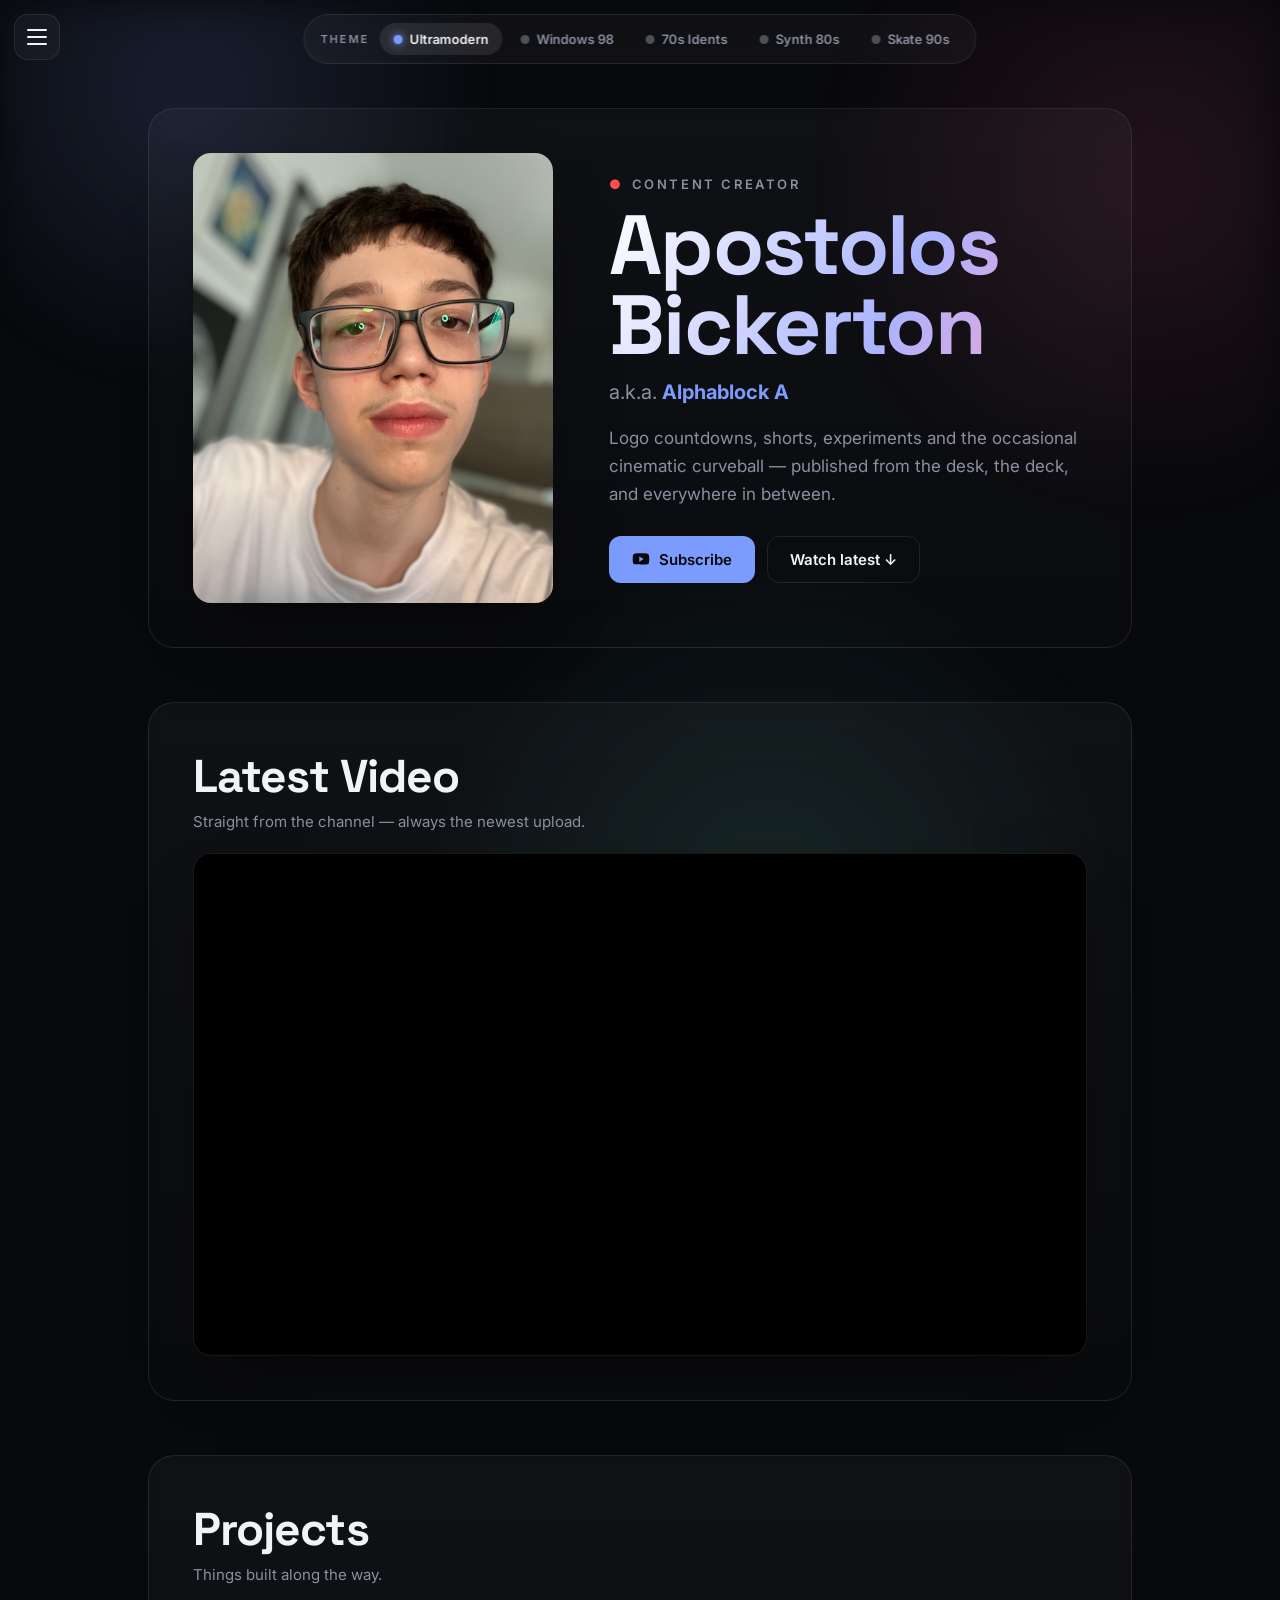
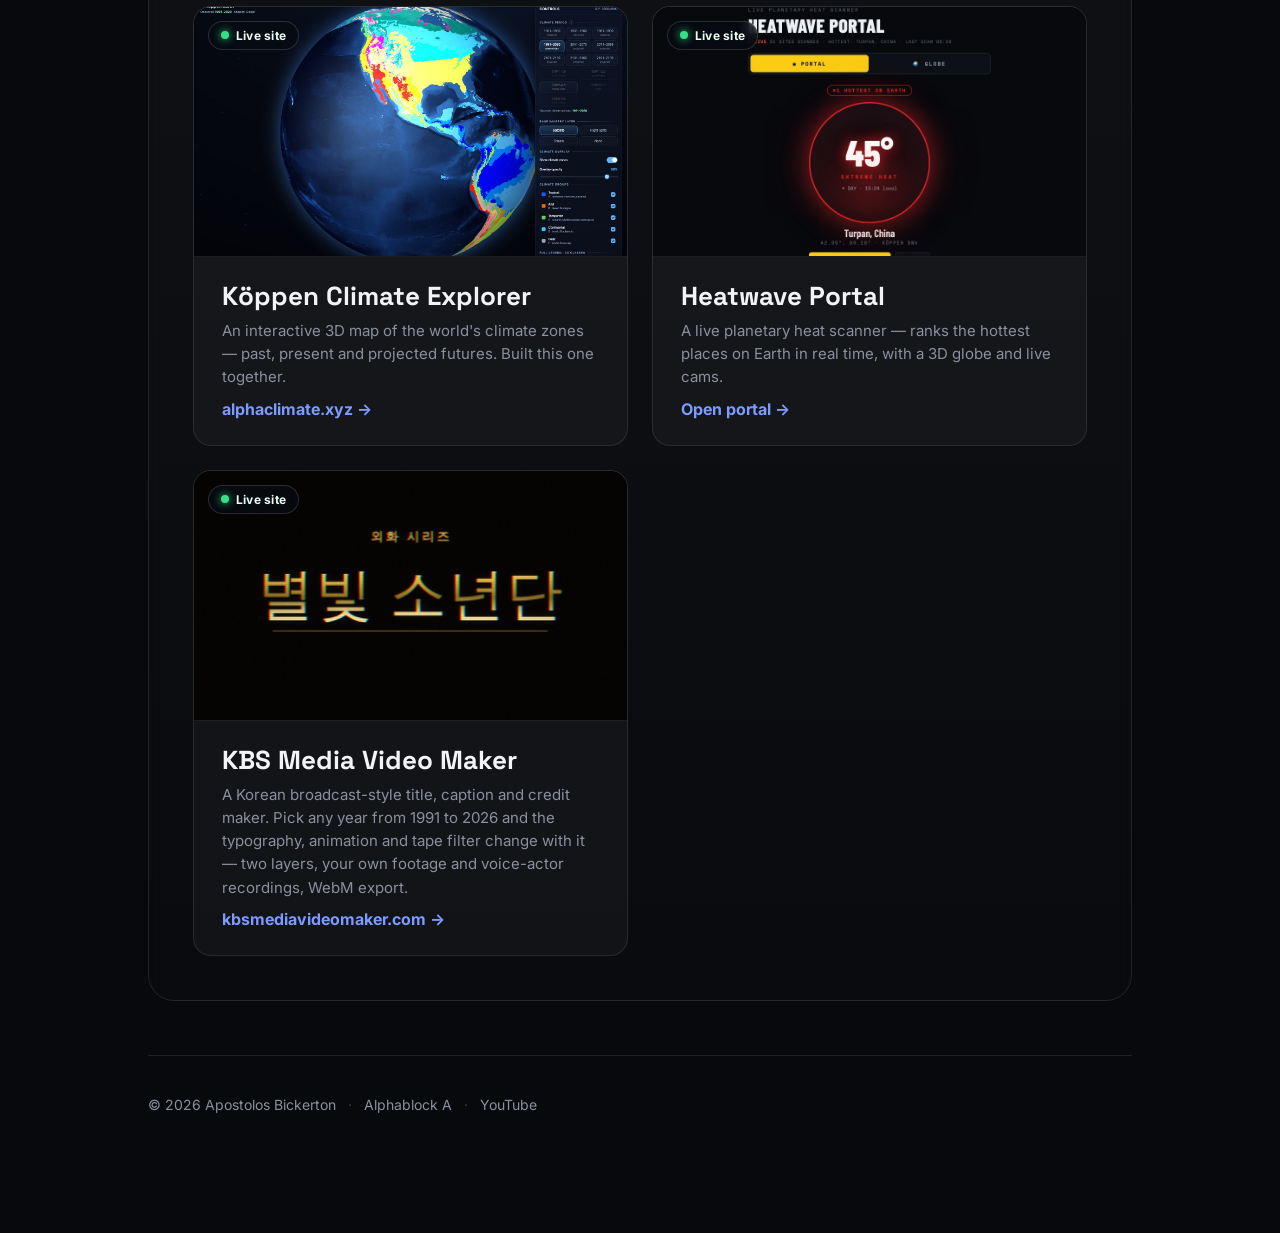
==== commit 6cd13109: "Add KBS Media Video Maker to Projects New project card and drawer link for kbsmediavideomaker.com — " ====
--- a/index.html
+++ b/index.html
@@ -44,6 +44,7 @@
     <div class="drawer__sep">Projects</div>
     <a class="drawer__link drawer__link--ext" role="menuitem" href="/heatwave/" target="_blank" rel="noopener">Heatwave Portal <i>↗</i></a>
     <a class="drawer__link drawer__link--ext" role="menuitem" href="https://alphaclimate.xyz" target="_blank" rel="noopener">Köppen Climate Explorer <i>↗</i></a>
+    <a class="drawer__link drawer__link--ext" role="menuitem" href="https://www.kbsmediavideomaker.com" target="_blank" rel="noopener">KBS Media Video Maker <i>↗</i></a>
     <div class="drawer__sep">Elsewhere</div>
     <a class="drawer__link drawer__link--ext" role="menuitem" href="https://www.youtube.com/@AlphablockATheContentCreator" target="_blank" rel="noopener">YouTube <i>↗</i></a>
   </div>
@@ -167,6 +168,17 @@
           <span class="project-card__link">Open portal →</span>
         </div>
       </a>
+      <a class="project-card project-card--kbsmvm" href="https://www.kbsmediavideomaker.com" target="_blank" rel="noopener">
+        <div class="project-card__thumb">
+          <img src="assets/kbsmvm-preview.jpg" alt="KBS Media Video Maker — a 1996-style Korean broadcast title card in gold lettering with S-VHS tape artefacts" loading="lazy" />
+          <span class="project-card__badge"><span class="project-card__badge-dot"></span>Live site</span>
+        </div>
+        <div class="project-card__body">
+          <h3 class="project-card__title">KBS Media Video Maker</h3>
+          <p class="project-card__desc">A Korean broadcast-style title, caption and credit maker. Pick any year from 1991 to 2026 and the typography, animation and tape filter change with it — two layers, your own footage and voice-actor recordings, WebM export.</p>
+          <span class="project-card__link">kbsmediavideomaker.com →</span>
+        </div>
+      </a>
     </div>
   </section>
 
--- a/css/base.css
+++ b/css/base.css
@@ -156,6 +156,9 @@
 .project-card__thumb{position:relative;width:100%;height:clamp(180px,26vw,250px);overflow:hidden;border-bottom:1px solid var(--panel-bd);background:#05070d}
 .project-card__thumb img{width:100%;height:100%;object-fit:cover;object-position:38% 42%;transition:transform .5s ease}
 .project-card--heatwave .project-card__thumb img{object-position:50% 40%}
+/* the title-card preview is a whole 4:3 broadcast frame — crop it from the
+   middle so the lettering stays centred rather than sliding off the left */
+.project-card--kbsmvm .project-card__thumb img{object-position:50% 50%}
 .project-card:hover .project-card__thumb img{transform:scale(1.04)}
 .project-card__badge{position:absolute;top:14px;left:14px;display:inline-flex;align-items:center;gap:7px;padding:6px 12px;border-radius:999px;font-size:12px;font-weight:700;letter-spacing:.02em;color:#eafff2;background:rgba(8,12,18,.72);border:1px solid rgba(255,255,255,.14);backdrop-filter:blur(6px)}
 .project-card__badge-dot{width:8px;height:8px;border-radius:50%;background:#36e08a;box-shadow:0 0 8px #36e08a;animation:pulse 1.8s infinite}
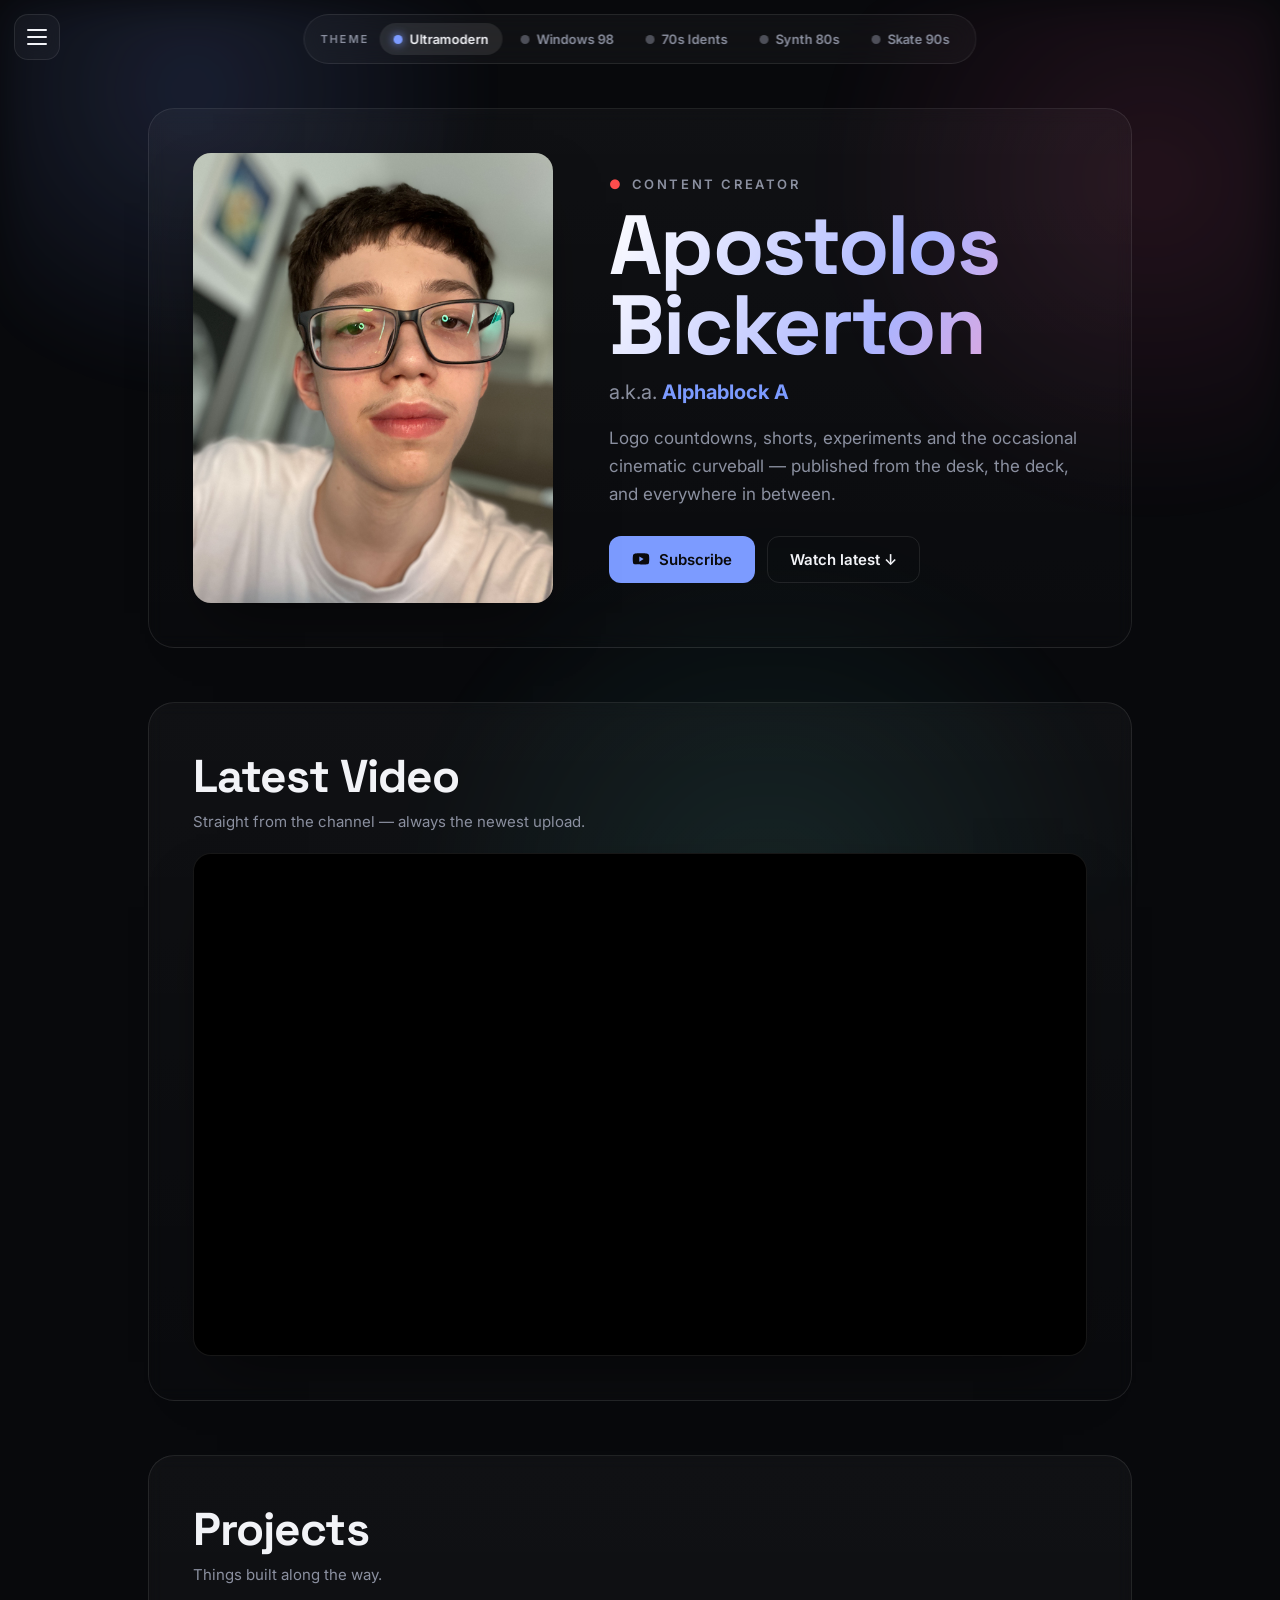
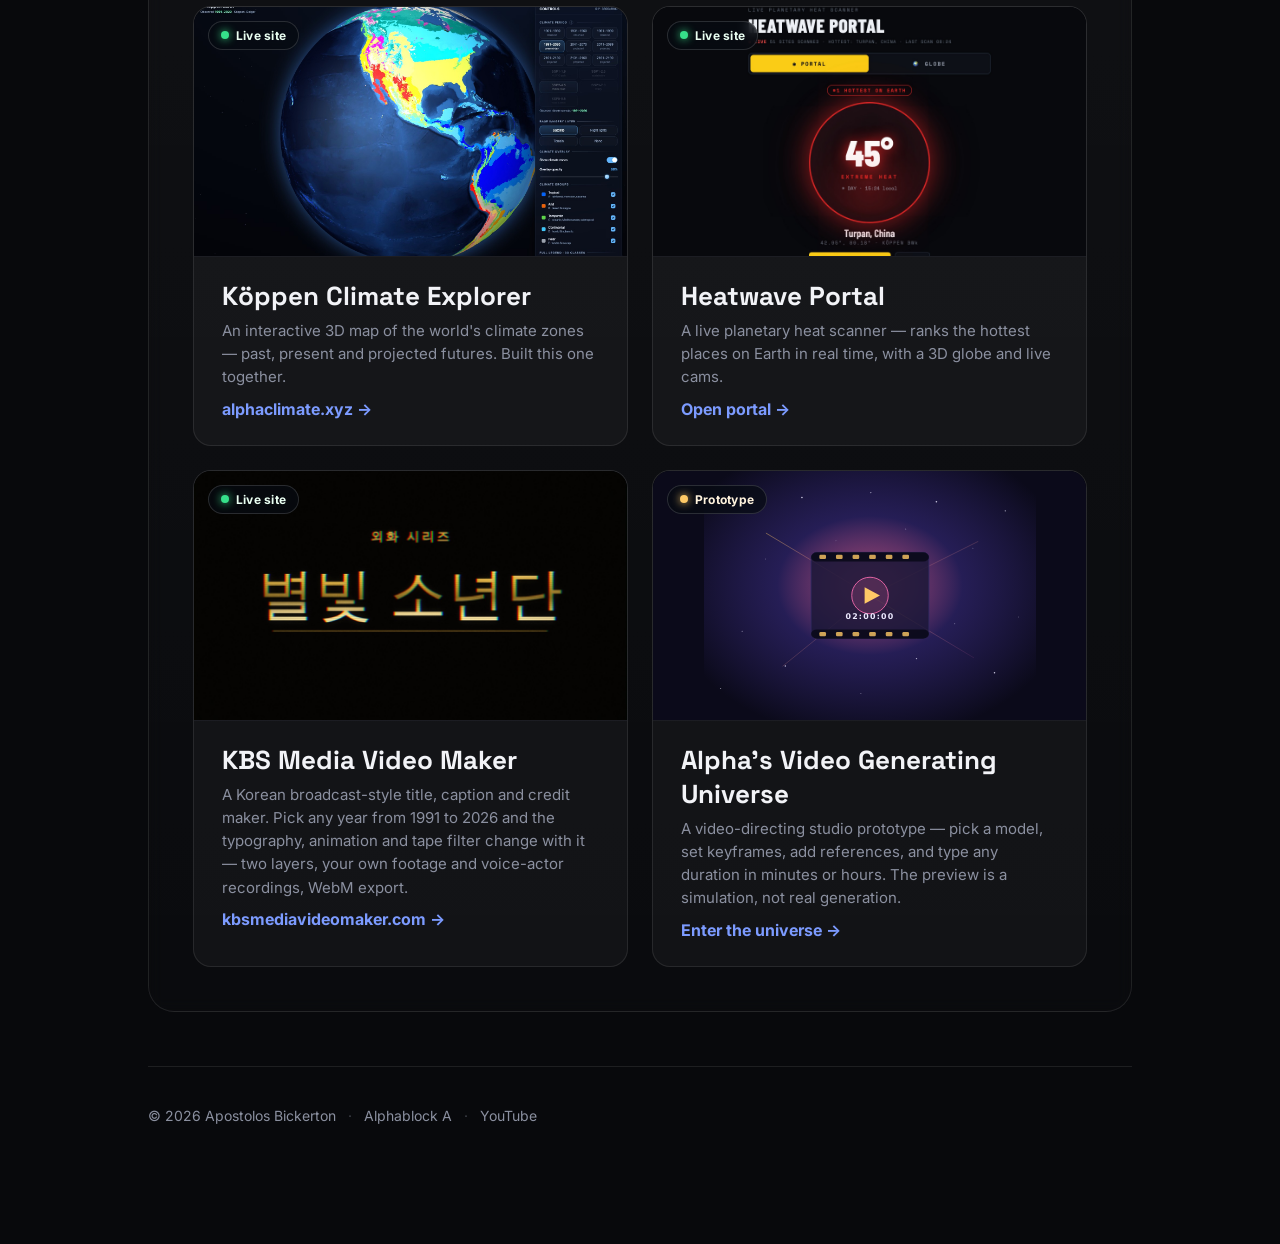
==== commit d4cc6699: "Add Alpha's Video Generating Universe project New page at /projects/alphasvideogeneratinguniverse/ —" ====
--- a/index.html
+++ b/index.html
@@ -179,6 +179,17 @@
           <span class="project-card__link">kbsmediavideomaker.com →</span>
         </div>
       </a>
+      <a class="project-card project-card--alphaverse" href="/projects/alphasvideogeneratinguniverse/">
+        <div class="project-card__thumb">
+          <img src="assets/alphaverse-preview.svg" alt="Alpha's Video Generating Universe — a cosmic starfield with a film frame and a two-hour duration readout" loading="lazy" />
+          <span class="project-card__badge project-card__badge--wip"><span class="project-card__badge-dot"></span>Prototype</span>
+        </div>
+        <div class="project-card__body">
+          <h3 class="project-card__title">Alpha's Video Generating Universe</h3>
+          <p class="project-card__desc">A video-directing studio prototype — pick a model, set keyframes, add references, and type any duration in minutes or hours. The preview is a simulation, not real generation.</p>
+          <span class="project-card__link">Enter the universe →</span>
+        </div>
+      </a>
     </div>
   </section>
 
--- a/css/base.css
+++ b/css/base.css
@@ -159,9 +159,14 @@
 /* the title-card preview is a whole 4:3 broadcast frame — crop it from the
    middle so the lettering stays centred rather than sliding off the left */
 .project-card--kbsmvm .project-card__thumb img{object-position:50% 50%}
+/* the alphaverse thumb is a drawn scene, not a photo — show it whole */
+.project-card--alphaverse .project-card__thumb img{object-fit:contain;object-position:50% 50%;background:#0B0A1A}
 .project-card:hover .project-card__thumb img{transform:scale(1.04)}
 .project-card__badge{position:absolute;top:14px;left:14px;display:inline-flex;align-items:center;gap:7px;padding:6px 12px;border-radius:999px;font-size:12px;font-weight:700;letter-spacing:.02em;color:#eafff2;background:rgba(8,12,18,.72);border:1px solid rgba(255,255,255,.14);backdrop-filter:blur(6px)}
 .project-card__badge-dot{width:8px;height:8px;border-radius:50%;background:#36e08a;box-shadow:0 0 8px #36e08a;animation:pulse 1.8s infinite}
+/* not a live product yet — amber rather than the green "live site" dot */
+.project-card__badge--wip{color:#fff3dd}
+.project-card__badge--wip .project-card__badge-dot{background:#FFC966;box-shadow:0 0 8px #FFC966}
 .project-card__body{padding:22px clamp(20px,3vw,28px) 26px}
 .project-card__title{font-family:var(--font-head);margin:0 0 6px;font-size:clamp(20px,3vw,26px);font-weight:700}
 .project-card__desc{margin:0 0 10px;color:var(--muted);line-height:1.55;font-size:15px}
